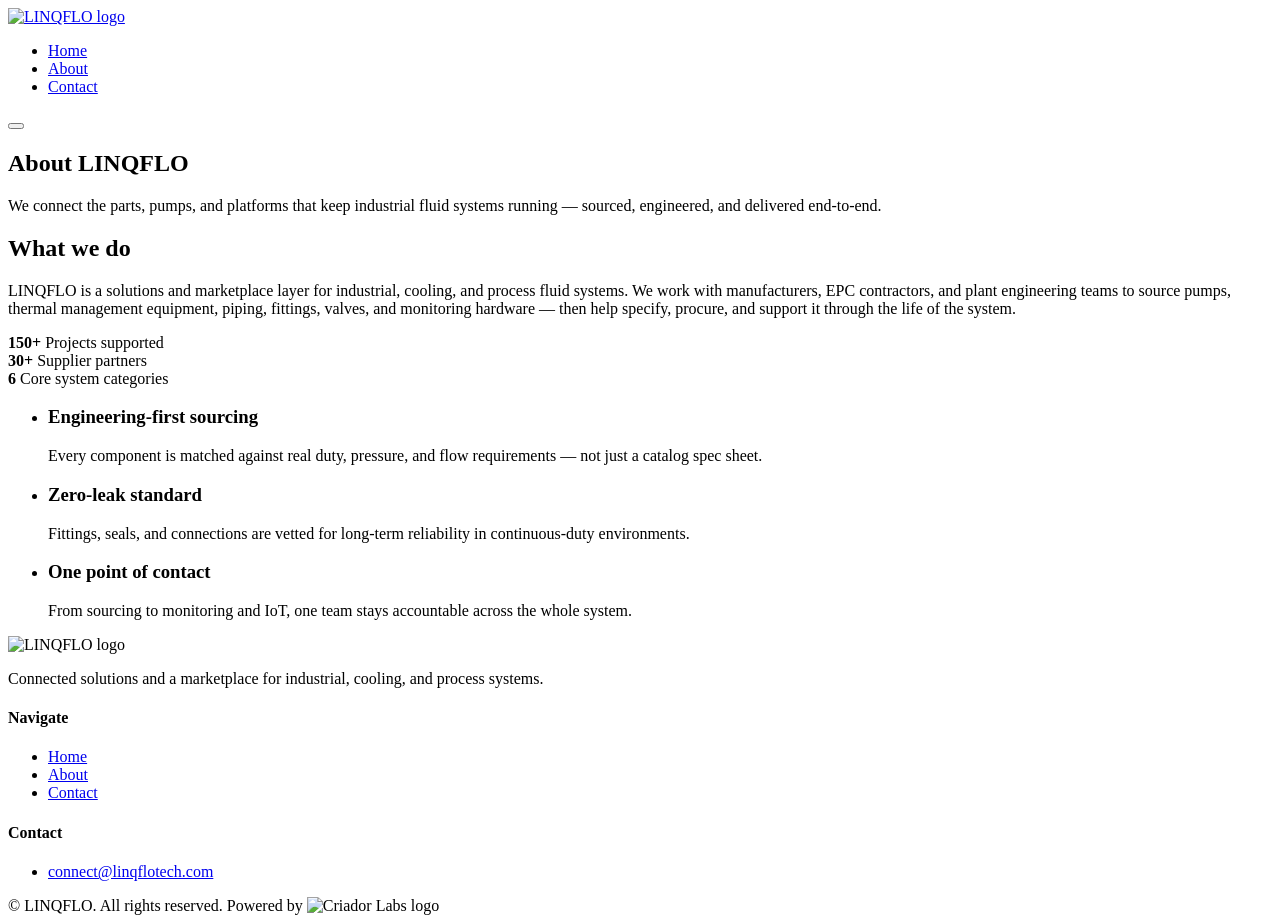
==== about.html @ 9077b53b "Add files via upload" ====
<!DOCTYPE html>
<html lang="en">
<head>
  <meta charset="UTF-8" />
  <meta name="viewport" content="width=device-width, initial-scale=1.0" />
  <title>About — LINQFLO</title>
  <meta name="description" content="LINQFLO — who we are, what we build, and how we help industrial teams move fluid, safely and efficiently." />

  <link rel="preconnect" href="https://fonts.googleapis.com" />
  <link rel="preconnect" href="https://fonts.gstatic.com" crossorigin />
  <link href="https://fonts.googleapis.com/css2?family=Poppins:wght@500;600;700&family=Montserrat:wght@400;500;600&display=swap" rel="stylesheet" />

  <link rel="icon" href="assets/logos/linqflo-logo.svg" type="image/svg+xml" />
  <link rel="stylesheet" href="css/style.css" />
</head>
<body>

  <!-- ================= HEADER ================= -->
  <header class="site-header">
    <div class="container header-inner">
      <a href="index.html" class="logo" aria-label="LINQFLO home">
        <img src="assets/logos/LINQFLO PNG.png" alt="LINQFLO logo" />
      </a>

      <nav class="main-nav" aria-label="Primary">
        <ul>
          <li><a href="index.html">Home</a></li>
          <li><a href="about.html" class="active">About</a></li>
          <li><a href="contact.html">Contact</a></li>
        </ul>
      </nav>

      <button class="nav-toggle" aria-label="Toggle navigation menu" aria-expanded="false" aria-controls="main-nav">
        <span class="bar"></span>
        <span class="bar"></span>
        <span class="bar"></span>
      </button>
    </div>
  </header>

  <main>

    <!-- ================= PAGE HERO ================= -->
    <section class="hero page-hero">
      <div class="container">
        <div class="hero-content">
          <h1 class="hero-title">About LINQFLO</h1>
          <p class="hero-subtitle">
            We connect the parts, pumps, and platforms that keep industrial fluid
            systems running — sourced, engineered, and delivered end-to-end.
          </p>
        </div>
      </div>
    </section>

    <!-- ================= ABOUT CONTENT ================= -->
    <section class="about-section">
      <div class="container about-grid">
        <div>
          <h2>What we do</h2>
          <p>
            LINQFLO is a solutions and marketplace layer for industrial, cooling, and
            process fluid systems. We work with manufacturers, EPC contractors, and
            plant engineering teams to source pumps, thermal management equipment,
            piping, fittings, valves, and monitoring hardware — then help specify,
            procure, and support it through the life of the system.
          </p>
  

          <div class="stats-row">
            <div class="stat">
              <strong>150+</strong>
              <span>Projects supported</span>
            </div>
            <div class="stat">
              <strong>30+</strong>
              <span>Supplier partners</span>
            </div>
            <div class="stat">
              <strong>6</strong>
              <span>Core system categories</span>
            </div>
          </div>
        </div>

        <ul class="value-list">
          <li>
            <h3>Engineering-first sourcing</h3>
            <p>Every component is matched against real duty, pressure, and flow requirements — not just a catalog spec sheet.</p>
          </li>
          <li>
            <h3>Zero-leak standard</h3>
            <p>Fittings, seals, and connections are vetted for long-term reliability in continuous-duty environments.</p>
          </li>
          <li>
            <h3>One point of contact</h3>
            <p>From sourcing to monitoring and IoT, one team stays accountable across the whole system.</p>
          </li>
        </ul>
      </div>
    </section>

  </main>

  <!-- ================= FOOTER ================= -->
  <footer class="site-footer">
    <div class="container">
      <div class="footer-grid">
        <div class="footer-brand-col">
          <img src="assets/logos/LINQFLO PNG.png" alt="LINQFLO logo" />
          <p class="footer-tagline">Connected solutions and a marketplace for industrial, cooling, and process systems.</p>
        </div>
        <div class="footer-col">
          <h4>Navigate</h4>
          <ul>
            <li><a href="index.html">Home</a></li>
            <li><a href="about.html">About</a></li>
            <li><a href="contact.html">Contact</a></li>
          </ul>
        </div>
        <div class="footer-col">
          <h4>Contact</h4>
          <ul>
            <li><a href="mailto:connect@linqflotech.com">connect@linqflotech.com</a></li>
          </ul>
        </div>
      </div>
      <div class="footer-bottom">
        <span>&copy; <span id="year"></span> LINQFLO. All rights reserved.</span>
        <span class="footer-powered">
          Powered by
          <img src="assets/logos/CRIADOR LABS PNG.png" alt="Criador Labs logo" />
        </span>
      </div>
    </div>
  </footer>

  <script src="js/main.js"></script>
</body>
</html>
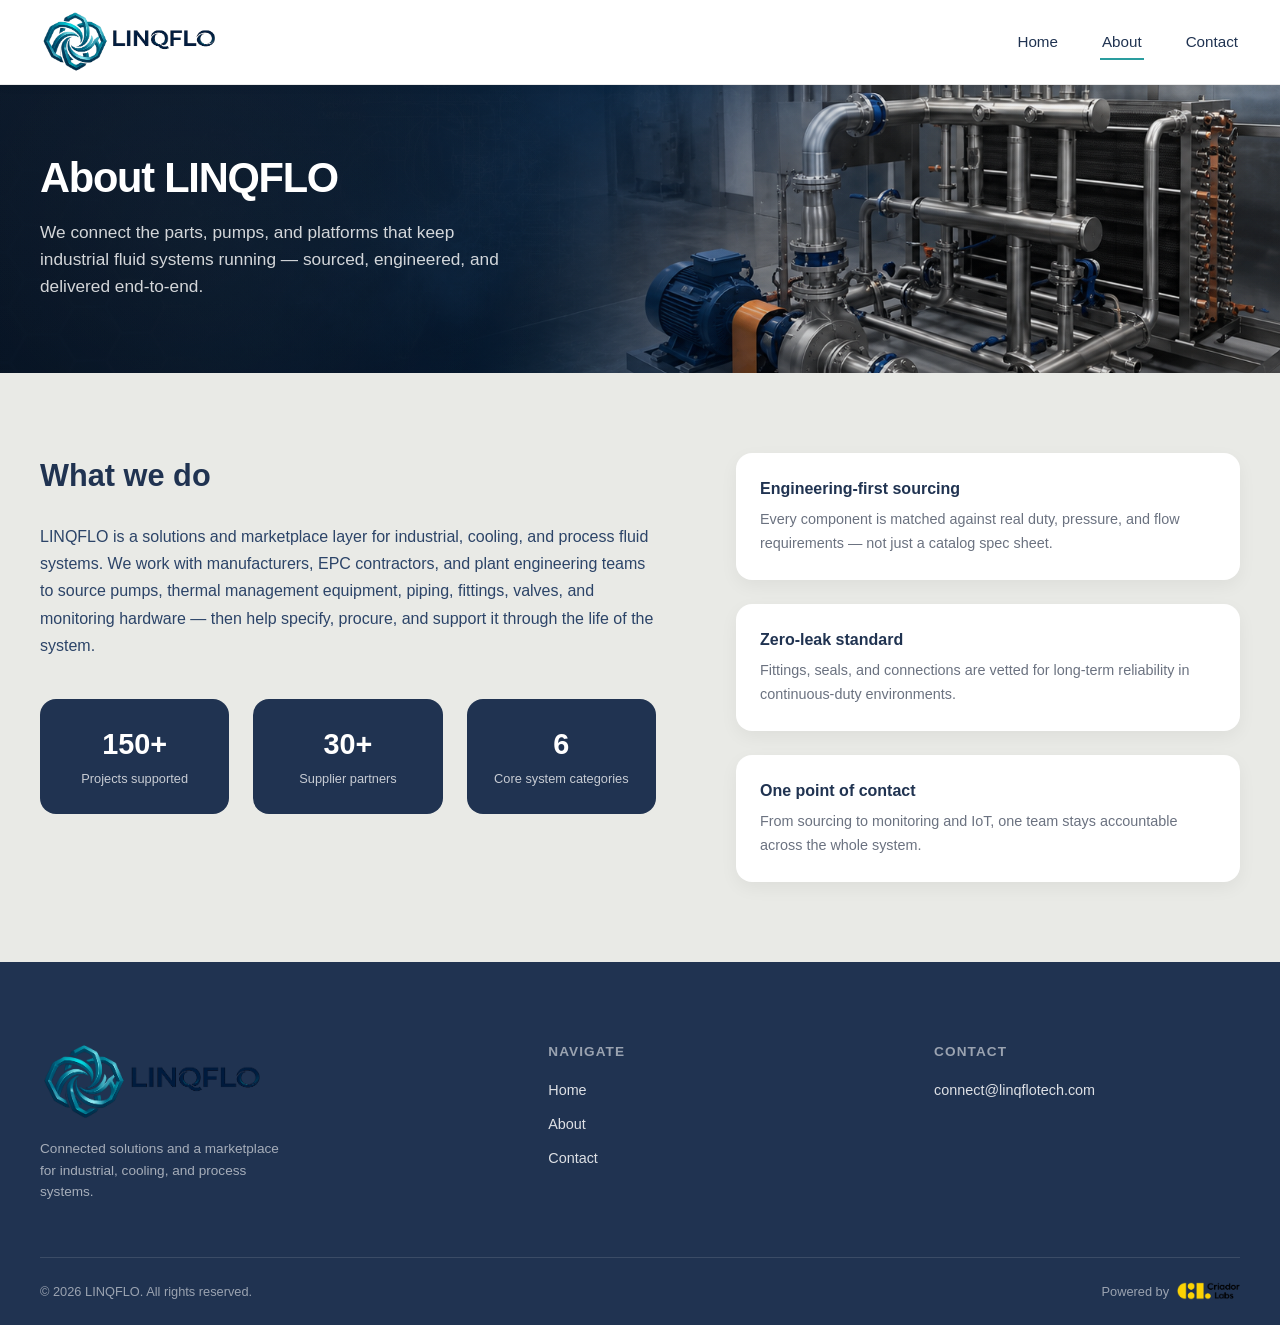
==== commit 1452513c: "Add files via upload" ====
--- a/about.html
+++ b/about.html
@@ -1,140 +1,142 @@
-<!DOCTYPE html>
-<html lang="en">
-<head>
-  <meta charset="UTF-8" />
-  <meta name="viewport" content="width=device-width, initial-scale=1.0" />
-  <title>About — LINQFLO</title>
-  <meta name="description" content="LINQFLO — who we are, what we build, and how we help industrial teams move fluid, safely and efficiently." />
-
-  <link rel="preconnect" href="https://fonts.googleapis.com" />
-  <link rel="preconnect" href="https://fonts.gstatic.com" crossorigin />
-  <link href="https://fonts.googleapis.com/css2?family=Poppins:wght@500;600;700&family=Montserrat:wght@400;500;600&display=swap" rel="stylesheet" />
-
-  <link rel="icon" href="assets/logos/linqflo-logo.svg" type="image/svg+xml" />
-  <link rel="stylesheet" href="css/style.css" />
-</head>
-<body>
-
-  <!-- ================= HEADER ================= -->
-  <header class="site-header">
-    <div class="container header-inner">
-      <a href="index.html" class="logo" aria-label="LINQFLO home">
-        <img src="assets/logos/LINQFLO PNG.png" alt="LINQFLO logo" />
-      </a>
-
-      <nav class="main-nav" aria-label="Primary">
-        <ul>
-          <li><a href="index.html">Home</a></li>
-          <li><a href="about.html" class="active">About</a></li>
-          <li><a href="contact.html">Contact</a></li>
-        </ul>
-      </nav>
-
-      <button class="nav-toggle" aria-label="Toggle navigation menu" aria-expanded="false" aria-controls="main-nav">
-        <span class="bar"></span>
-        <span class="bar"></span>
-        <span class="bar"></span>
-      </button>
-    </div>
-  </header>
-
-  <main>
-
-    <!-- ================= PAGE HERO ================= -->
-    <section class="hero page-hero">
-      <div class="container">
-        <div class="hero-content">
-          <h1 class="hero-title">About LINQFLO</h1>
-          <p class="hero-subtitle">
-            We connect the parts, pumps, and platforms that keep industrial fluid
-            systems running — sourced, engineered, and delivered end-to-end.
-          </p>
-        </div>
-      </div>
-    </section>
-
-    <!-- ================= ABOUT CONTENT ================= -->
-    <section class="about-section">
-      <div class="container about-grid">
-        <div>
-          <h2>What we do</h2>
-          <p>
-            LINQFLO is a solutions and marketplace layer for industrial, cooling, and
-            process fluid systems. We work with manufacturers, EPC contractors, and
-            plant engineering teams to source pumps, thermal management equipment,
-            piping, fittings, valves, and monitoring hardware — then help specify,
-            procure, and support it through the life of the system.
-          </p>
-  
-
-          <div class="stats-row">
-            <div class="stat">
-              <strong>150+</strong>
-              <span>Projects supported</span>
-            </div>
-            <div class="stat">
-              <strong>30+</strong>
-              <span>Supplier partners</span>
-            </div>
-            <div class="stat">
-              <strong>6</strong>
-              <span>Core system categories</span>
-            </div>
-          </div>
-        </div>
-
-        <ul class="value-list">
-          <li>
-            <h3>Engineering-first sourcing</h3>
-            <p>Every component is matched against real duty, pressure, and flow requirements — not just a catalog spec sheet.</p>
-          </li>
-          <li>
-            <h3>Zero-leak standard</h3>
-            <p>Fittings, seals, and connections are vetted for long-term reliability in continuous-duty environments.</p>
-          </li>
-          <li>
-            <h3>One point of contact</h3>
-            <p>From sourcing to monitoring and IoT, one team stays accountable across the whole system.</p>
-          </li>
-        </ul>
-      </div>
-    </section>
-
-  </main>
-
-  <!-- ================= FOOTER ================= -->
-  <footer class="site-footer">
-    <div class="container">
-      <div class="footer-grid">
-        <div class="footer-brand-col">
-          <img src="assets/logos/LINQFLO PNG.png" alt="LINQFLO logo" />
-          <p class="footer-tagline">Connected solutions and a marketplace for industrial, cooling, and process systems.</p>
-        </div>
-        <div class="footer-col">
-          <h4>Navigate</h4>
-          <ul>
-            <li><a href="index.html">Home</a></li>
-            <li><a href="about.html">About</a></li>
-            <li><a href="contact.html">Contact</a></li>
-          </ul>
-        </div>
-        <div class="footer-col">
-          <h4>Contact</h4>
-          <ul>
-            <li><a href="mailto:connect@linqflotech.com">connect@linqflotech.com</a></li>
-          </ul>
-        </div>
-      </div>
-      <div class="footer-bottom">
-        <span>&copy; <span id="year"></span> LINQFLO. All rights reserved.</span>
-        <span class="footer-powered">
-          Powered by
-          <img src="assets/logos/CRIADOR LABS PNG.png" alt="Criador Labs logo" />
-        </span>
-      </div>
-    </div>
-  </footer>
-
-  <script src="js/main.js"></script>
-</body>
-</html>
+<!DOCTYPE html>
+<html lang="en">
+<head>
+  <meta charset="UTF-8" />
+  <meta name="viewport" content="width=device-width, initial-scale=1.0" />
+  <title>About — LINQFLO</title>
+  <meta name="description" content="LINQFLO — who we are, what we build, and how we help industrial teams move fluid, safely and efficiently." />
+
+  <link rel="preconnect" href="https://fonts.googleapis.com" />
+  <link rel="preconnect" href="https://fonts.gstatic.com" crossorigin />
+  <link href="https://fonts.googleapis.com/css2?family=Poppins:wght@500;600;700&family=Montserrat:wght@400;500;600&display=swap" rel="stylesheet" />
+
+  <link rel="icon" href="assets/logos/linqflo-logo.svg" type="image/svg+xml" />
+  <link rel="stylesheet" href="css/style.css" />
+</head>
+<body>
+
+  <!-- ================= HEADER ================= -->
+  <header class="site-header">
+    <div class="container header-inner">
+      <a href="index.html" class="logo" aria-label="LINQFLO home">
+        <img src="assets/logos/LINQFLO PNG.png" alt="LINQFLO logo" />
+      </a>
+
+      <nav class="main-nav" aria-label="Primary">
+        <ul>
+          <li><a href="index.html">Home</a></li>
+          <li><a href="about.html" class="active">About</a></li>
+          <li><a href="contact.html">Contact</a></li>
+        </ul>
+      </nav>
+
+      <button class="nav-toggle" aria-label="Toggle navigation menu" aria-expanded="false" aria-controls="main-nav">
+        <span class="bar"></span>
+        <span class="bar"></span>
+        <span class="bar"></span>
+      </button>
+    </div>
+  </header>
+
+  <main>
+
+    <!-- ================= PAGE HERO ================= -->
+    <section class="hero page-hero">
+      <div class="container">
+        <div class="hero-content">
+          <h1 class="hero-title">About LINQFLO</h1>
+          <p class="hero-subtitle">
+            We connect the parts, pumps, and platforms that keep industrial fluid
+            systems running — sourced, engineered, and delivered end-to-end.
+          </p>
+        </div>
+      </div>
+    </section>
+
+    <!-- ================= ABOUT CONTENT ================= -->
+    <section class="about-section">
+      <div class="container about-grid">
+        <div>
+          <h2>What we do</h2>
+          <p>
+            LINQFLO is a solutions and marketplace layer for industrial, cooling, and
+            process fluid systems. We work with manufacturers, EPC contractors, and
+            plant engineering teams to source pumps, thermal management equipment,
+            piping, fittings, valves, and monitoring hardware — then help specify,
+            procure, and support it through the life of the system.
+          </p>
+  
+
+          <div class="stats-row">
+            <div class="stat">
+              <strong>150+</strong>
+              <span>Projects supported</span>
+            </div>
+            <div class="stat">
+              <strong>30+</strong>
+              <span>Supplier partners</span>
+            </div>
+            <div class="stat">
+              <strong>6</strong>
+              <span>Core system categories</span>
+            </div>
+          </div>
+        </div>
+
+        <ul class="value-list">
+          <li>
+            <h3>Engineering-first sourcing</h3>
+            <p>Every component is matched against real duty, pressure, and flow requirements — not just a catalog spec sheet.</p>
+          </li>
+          <li>
+            <h3>Zero-leak standard</h3>
+            <p>Fittings, seals, and connections are vetted for long-term reliability in continuous-duty environments.</p>
+          </li>
+          <li>
+            <h3>One point of contact</h3>
+            <p>From sourcing to monitoring and IoT, one team stays accountable across the whole system.</p>
+          </li>
+        </ul>
+      </div>
+    </section>
+
+  </main>
+
+  <!-- ================= FOOTER ================= -->
+  <footer class="site-footer">
+    <div class="container">
+      <div class="footer-grid">
+        <div class="footer-brand-col">
+          <img src="assets/logos/LINQFLO PNG.png" alt="LINQFLO logo" />
+          <p class="footer-tagline">Connected solutions and a marketplace for industrial, cooling, and process systems.</p>
+        </div>
+        <div class="footer-col">
+          <h4>Navigate</h4>
+          <ul>
+            <li><a href="index.html">Home</a></li>
+            <li><a href="about.html">About</a></li>
+            <li><a href="contact.html">Contact</a></li>
+          </ul>
+        </div>
+        <div class="footer-col">
+          <h4>Contact</h4>
+          <ul>
+            <li><a href="mailto:connect@linqflotech.com">connect@linqflotech.com</a></li>
+          </ul>
+        </div>
+      </div>
+      <div class="footer-bottom">
+        <span>&copy; <span id="year"></span> LINQFLO. All rights reserved.</span>
+        <span class="footer-powered">
+          Powered by
+          <a href="https://www.criadorlabs.com/" target="_blank" rel="noopener noreferrer">
+  <img src="assets/logos/CRIADOR LABS PNG.png" alt="Criador Labs logo" />
+</a>
+        </span>
+      </div>
+    </div>
+  </footer>
+
+  <script src="js/main.js"></script>
+</body>
+</html>
--- a/css/style.css
+++ b/css/style.css
@@ -0,0 +1,899 @@
+/* =========================================================
+   LINQFLO — Main Stylesheet
+   Fonts: Poppins (display/headings), Montserrat (body)
+   ========================================================= */
+
+/* -----------------------------
+   1. CSS Variables (brand tokens)
+   ----------------------------- */
+:root {
+  /* Colors */
+  --color-navy: #203351;
+  --color-navy-light: #2c4468;
+  --color-bg-pale: #e9eae6;
+  --color-white: #ffffff;
+  --color-text-dark: #ffffff;
+  --color-text-muted: #6b7280;
+  --color-accent-teal: #2a9d9f;
+  --color-card-overlay: rgba(11, 36, 66, 0.72);
+  --color-card-overlay-hover: rgba(11, 36, 66, 0.88);
+  --color-border-light: rgba(0, 0, 0, 0.08);
+  --hero-text: #ffffff;
+  --hero-muted: rgba(255, 255, 255, 0.82);
+
+  /* Typography */
+  --font-display: 'Poppins', 'Montserrat', 'Segoe UI', Arial, sans-serif;
+  --font-body: 'Montserrat', 'Poppins', 'Segoe UI', Arial, sans-serif;
+
+  /* Spacing scale */
+  --space-xs: 8px;
+  --space-sm: 16px;
+  --space-md: 24px;
+  --space-lg: 40px;
+  --space-xl: 80px;
+  --space-hero-padding: 120px;
+
+  /* Radii */
+  --radius-card: 28px;
+  --radius-input: 2px;
+  --radius-btn: 6px;
+
+  /* Layout */
+  --max-width: 1280px;
+  --header-height: 84px;
+}
+
+/* -----------------------------
+   2. Reset & base
+   ----------------------------- */
+*,
+*::before,
+*::after {
+  box-sizing: border-box;
+}
+
+html {
+  scroll-behavior: smooth;
+}
+
+body {
+  margin: 0;
+  font-family: var(--font-body);
+  color: var(--color-navy);
+  background: var(--color-bg-pale);
+  line-height: 1.5;
+  -webkit-font-smoothing: antialiased;
+}
+
+img {
+  max-width: 100%;
+  display: block;
+}
+
+a {
+  color: inherit;
+  text-decoration: none;
+}
+
+h1, h2, h3, h4 {
+  font-family: var(--font-display);
+  margin: 0;
+  font-weight: 600;
+}
+
+button {
+  font-family: var(--font-body);
+  cursor: pointer;
+}
+
+.container {
+  width: min(var(--max-width), calc(100% - 2 * var(--space-lg)));
+  margin: 0 auto;
+}
+
+/* Visible focus states for accessibility */
+a:focus-visible,
+button:focus-visible,
+input:focus-visible,
+textarea:focus-visible {
+  outline: 3px solid var(--color-accent-teal);
+  outline-offset: 2px;
+}
+
+@media (prefers-reduced-motion: reduce) {
+  html {
+    scroll-behavior: auto;
+  }
+  *,
+  *::before,
+  *::after {
+    animation-duration: 0.001ms !important;
+    animation-iteration-count: 1 !important;
+    transition-duration: 0.001ms !important;
+    scroll-behavior: auto !important;
+  }
+}
+
+/* -----------------------------
+   3. Header / Navigation
+   ----------------------------- */
+.site-header {
+  position: sticky;
+  top: 0;
+  z-index: 100;
+  background: var(--color-white);
+  border-bottom: 1px solid var(--color-border-light);
+  box-shadow: 0 2px 10px rgba(0, 0, 0, 0.04);
+}
+
+.header-inner {
+  display: flex;
+  align-items: center;
+  justify-content: space-between;
+  height: var(--header-height);
+}
+
+.logo img {
+  height: 64px;
+  width: auto;
+}
+
+.main-nav ul {
+  list-style: none;
+  display: flex;
+  gap: var(--space-lg);
+  margin: 0;
+  padding: 0;
+}
+
+.main-nav a {
+  font-family: var(--font-display);
+  font-size: 0.95rem;
+  font-weight: 500;
+  color: var(--color-navy);
+  padding: var(--space-xs) 2px;
+  border-bottom: 2px solid transparent;
+  transition: border-color 0.2s ease, color 0.2s ease;
+}
+
+.main-nav a:hover,
+.main-nav a.active {
+  border-bottom-color: var(--color-accent-teal);
+}
+
+.nav-toggle {
+  display: none;
+  background: none;
+  border: none;
+  padding: 8px;
+}
+
+.nav-toggle .bar {
+  display: block;
+  width: 24px;
+  height: 2px;
+  background: var(--color-navy);
+  margin: 5px 0;
+  transition: transform 0.25s ease, opacity 0.25s ease;
+}
+
+/* -----------------------------
+   4. Hero Section
+   ----------------------------- */
+.hero {
+  position: relative;
+  min-height: 50vh;
+  display: flex;
+  align-items: center;
+  overflow: hidden;
+  color: var(--hero-text);
+  background:
+    linear-gradient(90deg, rgba(5,18,35,0.88) 0%, rgba(5,18,35,0.62) 28%, rgba(5,18,35,0.12) 55%, rgba(5,18,35,0.02) 100%),
+    url("../assets/images/hero.webp") center center / cover no-repeat;
+}
+
+.hero::before {
+  content: "";
+  position: absolute;
+  inset: 0;
+  background:
+    radial-gradient(circle at 15% 50%, rgba(255,255,255,0.03) 0%, transparent 35%),
+    linear-gradient(180deg, rgba(255,255,255,0.02), rgba(0,0,0,0.08));
+  pointer-events: none;
+}
+
+.hero-content {
+  max-width: 560px;
+  padding: 5rem 0;
+  position: relative;
+  z-index: 1;
+}
+
+.hero-title {
+  font-family: var(--font-display);
+  font-size: clamp(2.6rem, 3vw, 3.8rem);
+  line-height: 0.98;
+  font-weight: 700;
+  letter-spacing: -0.03em;
+  margin: 0 0 1.25rem;
+}
+
+.hero-subtitle {
+  font-family: var(--font-body);
+  font-size: clamp(1rem, 1.35vw, 1.25rem);
+  line-height: 1.55;
+  color: var(--hero-muted);
+  margin: 0;
+  max-width: 48ch;
+}
+
+/* Page hero variant used on About / Contact pages */
+.page-hero {
+  min-height: 32vh;
+}
+.page-hero .hero-content {
+  padding: 3.5rem 0;
+}
+
+@media (max-width: 768px) {
+  .hero {
+    min-height: 60vh;
+    background-position: center center;
+  }
+  .hero-content {
+    max-width: 100%;
+    padding: 3rem 0;
+  }
+  .hero-title {
+    font-size: clamp(2rem, 10vw, 3rem);
+  }
+  .hero-subtitle {
+    font-size: 1rem;
+  }
+}
+
+/* -----------------------------
+   5. Services / Cards section
+   ----------------------------- */
+.services {
+  padding: var(--space-xl) 8px;
+}
+
+.services-grid {
+  display: grid;
+  grid-template-columns: repeat(6, minmax(0, 1fr));
+  gap: 20px;
+}
+
+.service-card {
+  position: relative;
+  border-radius: var(--radius-card);
+  overflow: hidden;
+  aspect-ratio: 4 / 4.3;
+  box-shadow: 0 8px 20px rgba(0,0,0,0.08);
+  background: #0b2744;
+  transition: transform .28s ease, box-shadow .28s ease;
+}
+
+.service-card:hover,
+.service-card:focus-within {
+  transform: translateY(-6px);
+  box-shadow: 0 18px 32px rgba(0,0,0,0.16);
+}
+
+.service-card img {
+  width: 100%;
+  height: 100%;
+  object-fit: cover;
+  object-position: center;
+  display: block;
+}
+
+.card-panel {
+  position: absolute;
+  left: 0;
+  right: 0;
+  bottom: 0;
+  padding: 18px 16px 20px;
+  background: linear-gradient(180deg, rgba(11,36,66,0) 0%, rgba(11,36,66,0.55) 30%, rgba(11,36,66,0.94) 68%, rgba(11,36,66,0.98) 100%);
+  color: var(--color-white);
+  text-align: left;
+  display: flex;
+  flex-direction: column;
+  gap: 6px;
+}
+
+.service-card:hover .card-panel,
+.service-card:focus-within .card-panel {
+  background: linear-gradient(180deg, rgba(11,36,66,0.1) 0%, rgba(11,36,66,0.7) 30%, rgba(11,36,66,0.97) 68%, rgba(11,36,66,1) 100%);
+}
+
+.card-panel h3 {
+  margin: 0;
+  font-size: 0.95rem;
+  font-weight: 600;
+  line-height: 1.25;
+}
+
+.card-panel p {
+  margin: 0;
+  font-size: 0.6rem;
+  line-height: 1.4;
+  color: rgba(255,255,255,0.8);
+}
+
+@media (max-width: 1200px) {
+  .services-grid {
+    grid-template-columns: repeat(3, minmax(0, 1fr));
+  }
+}
+
+@media (max-width: 767px) {
+  .services-grid {
+    grid-template-columns: repeat(2, minmax(0, 1fr));
+    gap: 16px;
+  }
+}
+
+@media (max-width: 480px) {
+  .services-grid {
+    grid-template-columns: 1fr;
+  }
+  .service-card {
+    aspect-ratio: 16 / 11;
+  }
+}
+
+/* -----------------------------
+   6. Clients / logo marquee
+   ----------------------------- */
+.clients {
+   padding-top: 10px;
+  padding-right: 20px;
+  padding-bottom: 80px;
+  padding-left: 40px;
+  text-align: center;
+}
+
+.clients h2 {
+  font-size: 1.9rem;
+  color: var(--color-navy);
+  margin-bottom: var(--space-lg);
+}
+
+.ss-logo-loop {
+  width: 100%;
+  overflow: hidden;
+  mask-image: linear-gradient(90deg, transparent 0, #000 6%, #000 94%, transparent 100%);
+  -webkit-mask-image: linear-gradient(90deg, transparent 0, #000 6%, #000 94%, transparent 100%);
+}
+
+.ss-logo-track {
+  display: flex;
+  align-items: center;
+  gap: 70px;
+  width: max-content;
+  animation: ssInfinite 22s linear infinite;
+}
+
+.ss-logo-loop:hover .ss-logo-track {
+  animation-play-state: paused;
+}
+
+.ss-logo {
+  flex: 0 0 auto;
+  display: flex;
+  align-items: center;
+  justify-content: center;
+}
+
+.ss-logo img {
+  display: block;
+  height: 46px;
+  width: auto;
+  max-width: none;
+  object-fit: contain;
+  filter: grayscale(15%);
+  opacity: 0.9;
+}
+
+@keyframes ssInfinite {
+  from { transform: translateX(0); }
+  to { transform: translateX(-50%); }
+}
+
+@media (max-width: 768px) {
+  .ss-logo-track {
+    gap: 36px;
+    animation-duration: 14s;
+  }
+  .ss-logo img {
+    height: 32px;
+  }
+}
+
+/* -----------------------------
+   7. About page
+   ----------------------------- */
+.about-section {
+  padding: var(--space-xl) 0;
+}
+
+.about-grid {
+  display: grid;
+  grid-template-columns: 1.1fr 0.9fr;
+  gap: var(--space-xl);
+  align-items: start;
+}
+
+.about-grid h2 {
+  font-size: clamp(1.8rem, 2.4vw, 2.4rem);
+  color: var(--color-navy);
+  margin-bottom: var(--space-md);
+}
+
+.about-grid p {
+  color: var(--color-navy-light);
+  margin: 0 0 var(--space-md);
+  line-height: 1.7;
+}
+
+.value-list {
+  list-style: none;
+  margin: 0;
+  padding: 0;
+  display: grid;
+  gap: var(--space-md);
+}
+
+.value-list li {
+  background: var(--color-white);
+  border-radius: 16px;
+  padding: var(--space-md);
+  box-shadow: 0 6px 18px rgba(0,0,0,0.05);
+}
+
+.value-list h3 {
+  font-size: 1rem;
+  color: var(--color-navy);
+  margin-bottom: 6px;
+}
+
+.value-list p {
+  font-size: 0.9rem;
+  color: var(--color-text-muted);
+  margin: 0;
+}
+
+.stats-row {
+  display: grid;
+  grid-template-columns: repeat(3, 1fr);
+  gap: var(--space-md);
+  margin-top: var(--space-lg);
+}
+
+.stat {
+  background: var(--color-navy);
+  color: var(--color-white);
+  border-radius: 16px;
+  padding: var(--space-md);
+  text-align: center;
+}
+
+.stat strong {
+  display: block;
+  font-family: var(--font-display);
+  font-size: 1.8rem;
+}
+
+.stat span {
+  font-size: 0.8rem;
+  color: rgba(255,255,255,0.75);
+}
+
+@media (max-width: 900px) {
+  .about-grid {
+    grid-template-columns: 1fr;
+  }
+}
+
+@media (max-width: 560px) {
+  .stats-row {
+    grid-template-columns: 1fr;
+  }
+}
+
+/* -----------------------------
+   8. Contact / CTA section
+   ----------------------------- */
+.contact-section {
+  min-height: 100vh;
+  background: var(--color-white);
+  display: flex;
+  justify-content: center;
+  padding: 60px 20px;
+  color: #fff;
+}
+
+.contact-wrap {
+  width: 100%;
+  max-width: 700px;
+  position: relative;
+}
+
+.contact-wrap h2 {
+  text-align: center;
+  font-size: 1.9em;
+  color: var(--color-navy);
+  font-weight: 600;
+  margin: 10px 0 12px;
+  letter-spacing: -0.5px;
+}
+
+.contact-intro {
+  text-align: center;
+  color: rgba(255,255,255,0.75);
+  margin: 0 0 50px;
+  font-size: 0.95rem;
+}
+
+.contact-form {
+  width: 100%;
+}
+
+.form-row {
+  margin-bottom: 34px;
+}
+
+.form-group {
+  margin-bottom: 34px;
+}
+
+.form-row label,
+.form-group label,
+.field-group > label {
+  display: block;
+  font-size: 15px;
+  font-weight: 500;
+  margin-bottom: 10px;
+  color: var(--color-navy);
+}
+
+.form-row label span,
+.form-group label span,
+.required {
+  font-size: 10px;
+  opacity: 0.75;
+  margin-left: 8px;
+  vertical-align: middle;
+}
+
+.split-row {
+  display: grid;
+  grid-template-columns: 1fr 1fr;
+  gap: 20px;
+}
+
+.split-field {
+  position: relative;
+}
+
+.split-field input,
+.form-row input,
+.form-group input,
+.form-group textarea {
+  width: 100%;
+  border: none;
+  border-bottom: 1px solid rgba(255, 255, 255, 0.22);
+  background: transparent;
+  color: var(--color-navy);
+  outline: none;
+  padding: 12px 0 14px;
+  font-size: 15px;
+  font-family: var(--font-body);
+  resize: vertical;
+}
+
+.split-field input::placeholder,
+.form-row input::placeholder,
+.form-group input::placeholder,
+.form-group textarea::placeholder {
+  color: var(--color-navy);
+}
+
+.split-field .required {
+  display: inline-block;
+  margin-top: 8px;
+  margin-left: 0;
+}
+
+.form-error {
+  display: block;
+  min-height: 16px;
+  font-size: 0.75rem;
+  color: #b61313;
+  margin-top: 6px;
+}
+
+.submit-btn {
+  display: flex;
+  align-items: center;
+  justify-content: center;
+  gap: 10px;
+  margin: 40px auto 0;
+  background: var(--color-bg-pale);
+  border: none;
+  border-radius: var(--radius-btn);
+  color: var(--color-navy);
+  padding: 14px 32px;
+  font-size: 1rem;
+  font-weight: 600;
+  font-family: var(--font-display);
+  cursor: pointer;
+  transition: background 0.2s ease, transform 0.2s ease, opacity 0.2s ease;
+}
+
+.submit-btn:hover {
+  background: var(--color-navy);
+}
+
+.submit-btn:disabled {
+  opacity: 0.6;
+  cursor: not-allowed;
+}
+
+.submit-btn .spinner {
+  width: 16px;
+  height: 16px;
+  border-radius: 50%;
+  border: 2px solid rgba(255,255,255,0.4);
+  border-top-color: #fff;
+  animation: spin 0.7s linear infinite;
+  display: none;
+}
+
+.submit-btn.loading .spinner {
+  display: inline-block;
+}
+
+.submit-btn.loading .btn-label {
+  opacity: 0.7;
+}
+
+@keyframes spin {
+  to { transform: rotate(360deg); }
+}
+
+.form-submit-error {
+  text-align: center;
+  color: #ffb4b4;
+  font-size: 0.85rem;
+  margin-top: 18px;
+  min-height: 18px;
+}
+
+/* --- Thank-you success overlay & animation --- */
+.form-success {
+  position: absolute;
+  inset: 0;
+  display: flex;
+  flex-direction: column;
+  align-items: center;
+  justify-content: center;
+  text-align: center;
+  gap: 16px;
+  background: var(--color-white);
+  opacity: 0;
+  pointer-events: none;
+  transform: translateY(8px);
+  transition: opacity 0.4s ease, transform 0.4s ease;
+}
+
+.form-success.visible {
+  opacity: 1;
+  pointer-events: auto;
+  transform: translateY(0);
+}
+
+.success-check {
+  width: 84px;
+  height: 84px;
+}
+
+.success-check .circle {
+  stroke: var(--color-accent-teal);
+  stroke-width: 3;
+  fill: none;
+  stroke-dasharray: 240;
+  stroke-dashoffset: 240;
+  stroke-linecap: round;
+  animation: draw-circle 0.6s ease forwards;
+}
+
+.success-check .check {
+  stroke: var(--color-accent-teal);
+  stroke-width: 4;
+  fill: none;
+  stroke-dasharray: 40;
+  stroke-dashoffset: 40;
+  stroke-linecap: round;
+  stroke-linejoin: round;
+  animation: draw-check 0.35s ease forwards 0.55s;
+}
+
+@keyframes draw-circle {
+  to { stroke-dashoffset: 0; }
+}
+
+@keyframes draw-check {
+  to { stroke-dashoffset: 0; }
+}
+
+.form-success h3 {
+  font-size: 1.5rem;
+  color: var(--color-navy);
+  margin: 0;
+}
+
+.form-success p {
+  color: rgba(255,255,255,0.75);
+  margin: 0;
+  font-size: 0.95rem;
+}
+
+.form-success-reset {
+  margin-top: 8px;
+  background: transparent;
+  border: 1px solid rgba(255,255,255,0.4);
+  color: var(--color-navy);
+  padding: 10px 22px;
+  border-radius: var(--radius-btn);
+  font-size: 0.85rem;
+}
+
+@media (max-width: 768px) {
+  .contact-wrap h2 {
+    font-size: 28px;
+  }
+  .split-row {
+    grid-template-columns: 1fr;
+  }
+}
+
+/* -----------------------------
+   9. Footer
+   ----------------------------- */
+.site-footer {
+  background: var(--color-navy);
+  color: rgba(255,255,255,0.85);
+  padding: var(--space-xl) 0 var(--space-md);
+}
+
+.footer-grid {
+  display: grid;
+  grid-template-columns: 1.4fr 1fr 1fr;
+  gap: var(--space-xl);
+  padding-bottom: var(--space-lg);
+  border-bottom: 1px solid rgba(255,255,255,0.12);
+}
+
+.footer-brand-col img {
+  height: 80px;
+  width: auto;
+  margin-bottom: var(--space-sm);
+}
+
+.footer-tagline {
+  font-size: 0.85rem;
+  color: rgba(255,255,255,0.6);
+  max-width: 32ch;
+  line-height: 1.6;
+}
+
+.footer-col h4 {
+  font-size: 0.85rem;
+  text-transform: uppercase;
+  letter-spacing: 0.08em;
+  color: rgba(255,255,255,0.55);
+  margin-bottom: var(--space-sm);
+}
+
+.footer-col ul {
+  list-style: none;
+  margin: 0;
+  padding: 0;
+  display: grid;
+  gap: 10px;
+}
+
+.footer-col a {
+  font-size: 0.9rem;
+  color: rgba(255,255,255,0.85);
+  transition: color 0.2s ease;
+}
+
+.footer-col a:hover {
+  color: var(--color-accent-teal);
+}
+
+.footer-bottom {
+  display: flex;
+  align-items: center;
+  justify-content: space-between;
+  flex-wrap: wrap;
+  gap: var(--space-sm);
+  padding-top: var(--space-md);
+  font-size: 0.8rem;
+  color: rgba(255,255,255,0.55);
+}
+
+.footer-powered {
+  display: flex;
+  align-items: center;
+  gap: 8px;
+}
+
+.footer-powered img {
+  height: 18px;
+  width: auto;
+}
+
+@media (max-width: 767px) {
+  .footer-grid {
+    grid-template-columns: 1fr;
+    gap: var(--space-lg);
+    text-align: center;
+  }
+  .footer-brand-col img {
+    margin-left: auto;
+    margin-right: auto;
+  }
+  .footer-tagline {
+    max-width: none;
+    margin: 0 auto;
+  }
+  .footer-bottom {
+    flex-direction: column;
+    text-align: center;
+  }
+}
+
+/* -----------------------------
+   10. Responsive breakpoints (shared)
+   ----------------------------- */
+@media (max-width: 767px) {
+  .container {
+    width: min(100%, calc(100% - 2 * var(--space-md)));
+  }
+
+  .main-nav {
+    position: absolute;
+    top: var(--header-height);
+    left: 0;
+    right: 0;
+    background: var(--color-white);
+    border-bottom: 1px solid var(--color-border-light);
+    max-height: 0;
+    overflow: hidden;
+    transition: max-height 0.3s ease;
+  }
+
+  .main-nav.open {
+    max-height: 260px;
+  }
+
+  .main-nav ul {
+    flex-direction: column;
+    gap: 0;
+    padding: var(--space-sm) 0;
+  }
+
+  .main-nav a {
+    display: block;
+    padding: var(--space-sm) var(--space-md);
+  }
+
+  .nav-toggle {
+    display: block;
+  }
+}
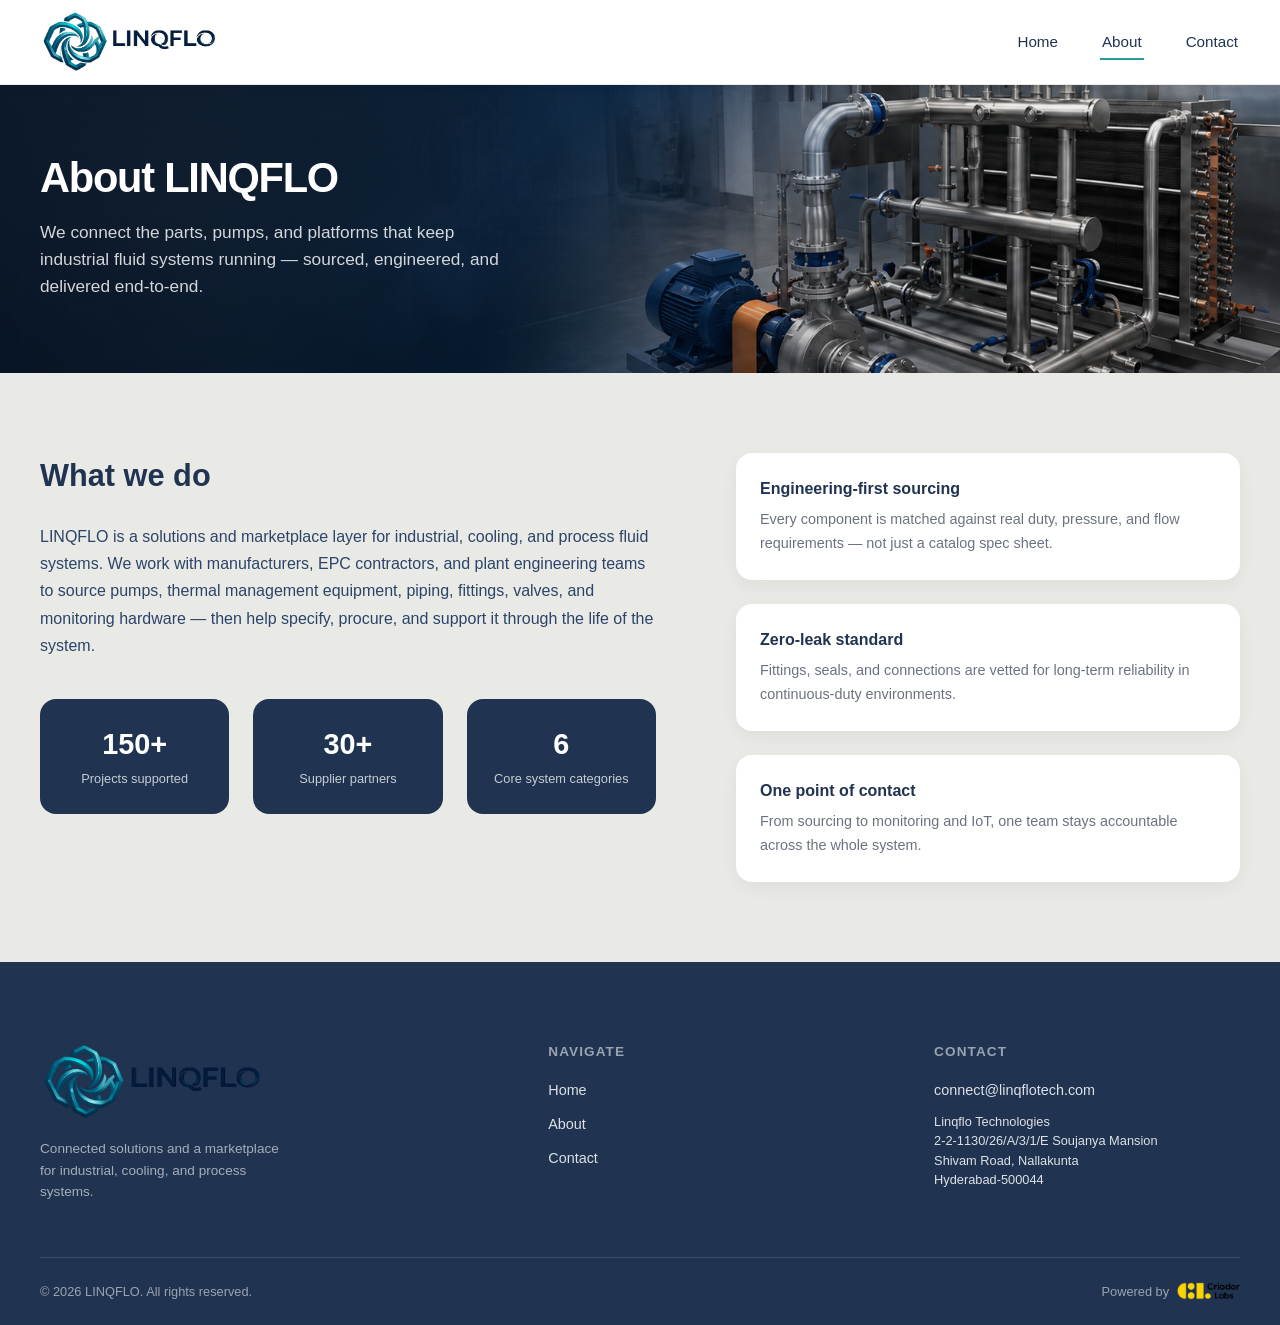
==== commit 25cb1c21: "Add files via upload" ====
--- a/about.html
+++ b/about.html
@@ -122,6 +122,7 @@
           <h4>Contact</h4>
           <ul>
             <li><a href="mailto:connect@linqflotech.com">connect@linqflotech.com</a></li>
+            <li class="address">Linqflo Technologies<br> 2-2-1130/26/A/3/1/E Soujanya Mansion<br>Shivam Road, Nallakunta<br>Hyderabad-500044</li>
           </ul>
         </div>
       </div>
--- a/css/style.css
+++ b/css/style.css
@@ -1,899 +1,996 @@
-/* =========================================================
-   LINQFLO — Main Stylesheet
-   Fonts: Poppins (display/headings), Montserrat (body)
-   ========================================================= */
-
-/* -----------------------------
-   1. CSS Variables (brand tokens)
-   ----------------------------- */
-:root {
-  /* Colors */
-  --color-navy: #203351;
-  --color-navy-light: #2c4468;
-  --color-bg-pale: #e9eae6;
-  --color-white: #ffffff;
-  --color-text-dark: #ffffff;
-  --color-text-muted: #6b7280;
-  --color-accent-teal: #2a9d9f;
-  --color-card-overlay: rgba(11, 36, 66, 0.72);
-  --color-card-overlay-hover: rgba(11, 36, 66, 0.88);
-  --color-border-light: rgba(0, 0, 0, 0.08);
-  --hero-text: #ffffff;
-  --hero-muted: rgba(255, 255, 255, 0.82);
-
-  /* Typography */
-  --font-display: 'Poppins', 'Montserrat', 'Segoe UI', Arial, sans-serif;
-  --font-body: 'Montserrat', 'Poppins', 'Segoe UI', Arial, sans-serif;
-
-  /* Spacing scale */
-  --space-xs: 8px;
-  --space-sm: 16px;
-  --space-md: 24px;
-  --space-lg: 40px;
-  --space-xl: 80px;
-  --space-hero-padding: 120px;
-
-  /* Radii */
-  --radius-card: 28px;
-  --radius-input: 2px;
-  --radius-btn: 6px;
-
-  /* Layout */
-  --max-width: 1280px;
-  --header-height: 84px;
-}
-
-/* -----------------------------
-   2. Reset & base
-   ----------------------------- */
-*,
-*::before,
-*::after {
-  box-sizing: border-box;
-}
-
-html {
-  scroll-behavior: smooth;
-}
-
-body {
-  margin: 0;
-  font-family: var(--font-body);
-  color: var(--color-navy);
-  background: var(--color-bg-pale);
-  line-height: 1.5;
-  -webkit-font-smoothing: antialiased;
-}
-
-img {
-  max-width: 100%;
-  display: block;
-}
-
-a {
-  color: inherit;
-  text-decoration: none;
-}
-
-h1, h2, h3, h4 {
-  font-family: var(--font-display);
-  margin: 0;
-  font-weight: 600;
-}
-
-button {
-  font-family: var(--font-body);
-  cursor: pointer;
-}
-
-.container {
-  width: min(var(--max-width), calc(100% - 2 * var(--space-lg)));
-  margin: 0 auto;
-}
-
-/* Visible focus states for accessibility */
-a:focus-visible,
-button:focus-visible,
-input:focus-visible,
-textarea:focus-visible {
-  outline: 3px solid var(--color-accent-teal);
-  outline-offset: 2px;
-}
-
-@media (prefers-reduced-motion: reduce) {
-  html {
-    scroll-behavior: auto;
-  }
-  *,
-  *::before,
-  *::after {
-    animation-duration: 0.001ms !important;
-    animation-iteration-count: 1 !important;
-    transition-duration: 0.001ms !important;
-    scroll-behavior: auto !important;
-  }
-}
-
-/* -----------------------------
-   3. Header / Navigation
-   ----------------------------- */
-.site-header {
-  position: sticky;
-  top: 0;
-  z-index: 100;
-  background: var(--color-white);
-  border-bottom: 1px solid var(--color-border-light);
-  box-shadow: 0 2px 10px rgba(0, 0, 0, 0.04);
-}
-
-.header-inner {
-  display: flex;
-  align-items: center;
-  justify-content: space-between;
-  height: var(--header-height);
-}
-
-.logo img {
-  height: 64px;
-  width: auto;
-}
-
-.main-nav ul {
-  list-style: none;
-  display: flex;
-  gap: var(--space-lg);
-  margin: 0;
-  padding: 0;
-}
-
-.main-nav a {
-  font-family: var(--font-display);
-  font-size: 0.95rem;
-  font-weight: 500;
-  color: var(--color-navy);
-  padding: var(--space-xs) 2px;
-  border-bottom: 2px solid transparent;
-  transition: border-color 0.2s ease, color 0.2s ease;
-}
-
-.main-nav a:hover,
-.main-nav a.active {
-  border-bottom-color: var(--color-accent-teal);
-}
-
-.nav-toggle {
-  display: none;
-  background: none;
-  border: none;
-  padding: 8px;
-}
-
-.nav-toggle .bar {
-  display: block;
-  width: 24px;
-  height: 2px;
-  background: var(--color-navy);
-  margin: 5px 0;
-  transition: transform 0.25s ease, opacity 0.25s ease;
-}
-
-/* -----------------------------
-   4. Hero Section
-   ----------------------------- */
-.hero {
-  position: relative;
-  min-height: 50vh;
-  display: flex;
-  align-items: center;
-  overflow: hidden;
-  color: var(--hero-text);
-  background:
-    linear-gradient(90deg, rgba(5,18,35,0.88) 0%, rgba(5,18,35,0.62) 28%, rgba(5,18,35,0.12) 55%, rgba(5,18,35,0.02) 100%),
-    url("../assets/images/hero.webp") center center / cover no-repeat;
-}
-
-.hero::before {
-  content: "";
-  position: absolute;
-  inset: 0;
-  background:
-    radial-gradient(circle at 15% 50%, rgba(255,255,255,0.03) 0%, transparent 35%),
-    linear-gradient(180deg, rgba(255,255,255,0.02), rgba(0,0,0,0.08));
-  pointer-events: none;
-}
-
-.hero-content {
-  max-width: 560px;
-  padding: 5rem 0;
-  position: relative;
-  z-index: 1;
-}
-
-.hero-title {
-  font-family: var(--font-display);
-  font-size: clamp(2.6rem, 3vw, 3.8rem);
-  line-height: 0.98;
-  font-weight: 700;
-  letter-spacing: -0.03em;
-  margin: 0 0 1.25rem;
-}
-
-.hero-subtitle {
-  font-family: var(--font-body);
-  font-size: clamp(1rem, 1.35vw, 1.25rem);
-  line-height: 1.55;
-  color: var(--hero-muted);
-  margin: 0;
-  max-width: 48ch;
-}
-
-/* Page hero variant used on About / Contact pages */
-.page-hero {
-  min-height: 32vh;
-}
-.page-hero .hero-content {
-  padding: 3.5rem 0;
-}
-
-@media (max-width: 768px) {
-  .hero {
-    min-height: 60vh;
-    background-position: center center;
-  }
-  .hero-content {
-    max-width: 100%;
-    padding: 3rem 0;
-  }
-  .hero-title {
-    font-size: clamp(2rem, 10vw, 3rem);
-  }
-  .hero-subtitle {
-    font-size: 1rem;
-  }
-}
-
-/* -----------------------------
-   5. Services / Cards section
-   ----------------------------- */
-.services {
-  padding: var(--space-xl) 8px;
-}
-
-.services-grid {
-  display: grid;
-  grid-template-columns: repeat(6, minmax(0, 1fr));
-  gap: 20px;
-}
-
-.service-card {
-  position: relative;
-  border-radius: var(--radius-card);
-  overflow: hidden;
-  aspect-ratio: 4 / 4.3;
-  box-shadow: 0 8px 20px rgba(0,0,0,0.08);
-  background: #0b2744;
-  transition: transform .28s ease, box-shadow .28s ease;
-}
-
-.service-card:hover,
-.service-card:focus-within {
-  transform: translateY(-6px);
-  box-shadow: 0 18px 32px rgba(0,0,0,0.16);
-}
-
-.service-card img {
-  width: 100%;
-  height: 100%;
-  object-fit: cover;
-  object-position: center;
-  display: block;
-}
-
-.card-panel {
-  position: absolute;
-  left: 0;
-  right: 0;
-  bottom: 0;
-  padding: 18px 16px 20px;
-  background: linear-gradient(180deg, rgba(11,36,66,0) 0%, rgba(11,36,66,0.55) 30%, rgba(11,36,66,0.94) 68%, rgba(11,36,66,0.98) 100%);
-  color: var(--color-white);
-  text-align: left;
-  display: flex;
-  flex-direction: column;
-  gap: 6px;
-}
-
-.service-card:hover .card-panel,
-.service-card:focus-within .card-panel {
-  background: linear-gradient(180deg, rgba(11,36,66,0.1) 0%, rgba(11,36,66,0.7) 30%, rgba(11,36,66,0.97) 68%, rgba(11,36,66,1) 100%);
-}
-
-.card-panel h3 {
-  margin: 0;
-  font-size: 0.95rem;
-  font-weight: 600;
-  line-height: 1.25;
-}
-
-.card-panel p {
-  margin: 0;
-  font-size: 0.6rem;
-  line-height: 1.4;
-  color: rgba(255,255,255,0.8);
-}
-
-@media (max-width: 1200px) {
-  .services-grid {
-    grid-template-columns: repeat(3, minmax(0, 1fr));
-  }
-}
-
-@media (max-width: 767px) {
-  .services-grid {
-    grid-template-columns: repeat(2, minmax(0, 1fr));
-    gap: 16px;
-  }
-}
-
-@media (max-width: 480px) {
-  .services-grid {
-    grid-template-columns: 1fr;
-  }
-  .service-card {
-    aspect-ratio: 16 / 11;
-  }
-}
-
-/* -----------------------------
-   6. Clients / logo marquee
-   ----------------------------- */
-.clients {
-   padding-top: 10px;
-  padding-right: 20px;
-  padding-bottom: 80px;
-  padding-left: 40px;
-  text-align: center;
-}
-
-.clients h2 {
-  font-size: 1.9rem;
-  color: var(--color-navy);
-  margin-bottom: var(--space-lg);
-}
-
-.ss-logo-loop {
-  width: 100%;
-  overflow: hidden;
-  mask-image: linear-gradient(90deg, transparent 0, #000 6%, #000 94%, transparent 100%);
-  -webkit-mask-image: linear-gradient(90deg, transparent 0, #000 6%, #000 94%, transparent 100%);
-}
-
-.ss-logo-track {
-  display: flex;
-  align-items: center;
-  gap: 70px;
-  width: max-content;
-  animation: ssInfinite 22s linear infinite;
-}
-
-.ss-logo-loop:hover .ss-logo-track {
-  animation-play-state: paused;
-}
-
-.ss-logo {
-  flex: 0 0 auto;
-  display: flex;
-  align-items: center;
-  justify-content: center;
-}
-
-.ss-logo img {
-  display: block;
-  height: 46px;
-  width: auto;
-  max-width: none;
-  object-fit: contain;
-  filter: grayscale(15%);
-  opacity: 0.9;
-}
-
-@keyframes ssInfinite {
-  from { transform: translateX(0); }
-  to { transform: translateX(-50%); }
-}
-
-@media (max-width: 768px) {
-  .ss-logo-track {
-    gap: 36px;
-    animation-duration: 14s;
-  }
-  .ss-logo img {
-    height: 32px;
-  }
-}
-
-/* -----------------------------
-   7. About page
-   ----------------------------- */
-.about-section {
-  padding: var(--space-xl) 0;
-}
-
-.about-grid {
-  display: grid;
-  grid-template-columns: 1.1fr 0.9fr;
-  gap: var(--space-xl);
-  align-items: start;
-}
-
-.about-grid h2 {
-  font-size: clamp(1.8rem, 2.4vw, 2.4rem);
-  color: var(--color-navy);
-  margin-bottom: var(--space-md);
-}
-
-.about-grid p {
-  color: var(--color-navy-light);
-  margin: 0 0 var(--space-md);
-  line-height: 1.7;
-}
-
-.value-list {
-  list-style: none;
-  margin: 0;
-  padding: 0;
-  display: grid;
-  gap: var(--space-md);
-}
-
-.value-list li {
-  background: var(--color-white);
-  border-radius: 16px;
-  padding: var(--space-md);
-  box-shadow: 0 6px 18px rgba(0,0,0,0.05);
-}
-
-.value-list h3 {
-  font-size: 1rem;
-  color: var(--color-navy);
-  margin-bottom: 6px;
-}
-
-.value-list p {
-  font-size: 0.9rem;
-  color: var(--color-text-muted);
-  margin: 0;
-}
-
-.stats-row {
-  display: grid;
-  grid-template-columns: repeat(3, 1fr);
-  gap: var(--space-md);
-  margin-top: var(--space-lg);
-}
-
-.stat {
-  background: var(--color-navy);
-  color: var(--color-white);
-  border-radius: 16px;
-  padding: var(--space-md);
-  text-align: center;
-}
-
-.stat strong {
-  display: block;
-  font-family: var(--font-display);
-  font-size: 1.8rem;
-}
-
-.stat span {
-  font-size: 0.8rem;
-  color: rgba(255,255,255,0.75);
-}
-
-@media (max-width: 900px) {
-  .about-grid {
-    grid-template-columns: 1fr;
-  }
-}
-
-@media (max-width: 560px) {
-  .stats-row {
-    grid-template-columns: 1fr;
-  }
-}
-
-/* -----------------------------
-   8. Contact / CTA section
-   ----------------------------- */
-.contact-section {
-  min-height: 100vh;
-  background: var(--color-white);
-  display: flex;
-  justify-content: center;
-  padding: 60px 20px;
-  color: #fff;
-}
-
-.contact-wrap {
-  width: 100%;
-  max-width: 700px;
-  position: relative;
-}
-
-.contact-wrap h2 {
-  text-align: center;
-  font-size: 1.9em;
-  color: var(--color-navy);
-  font-weight: 600;
-  margin: 10px 0 12px;
-  letter-spacing: -0.5px;
-}
-
-.contact-intro {
-  text-align: center;
-  color: rgba(255,255,255,0.75);
-  margin: 0 0 50px;
-  font-size: 0.95rem;
-}
-
-.contact-form {
-  width: 100%;
-}
-
-.form-row {
-  margin-bottom: 34px;
-}
-
-.form-group {
-  margin-bottom: 34px;
-}
-
-.form-row label,
-.form-group label,
-.field-group > label {
-  display: block;
-  font-size: 15px;
-  font-weight: 500;
-  margin-bottom: 10px;
-  color: var(--color-navy);
-}
-
-.form-row label span,
-.form-group label span,
-.required {
-  font-size: 10px;
-  opacity: 0.75;
-  margin-left: 8px;
-  vertical-align: middle;
-}
-
-.split-row {
-  display: grid;
-  grid-template-columns: 1fr 1fr;
-  gap: 20px;
-}
-
-.split-field {
-  position: relative;
-}
-
-.split-field input,
-.form-row input,
-.form-group input,
-.form-group textarea {
-  width: 100%;
-  border: none;
-  border-bottom: 1px solid rgba(255, 255, 255, 0.22);
-  background: transparent;
-  color: var(--color-navy);
-  outline: none;
-  padding: 12px 0 14px;
-  font-size: 15px;
-  font-family: var(--font-body);
-  resize: vertical;
-}
-
-.split-field input::placeholder,
-.form-row input::placeholder,
-.form-group input::placeholder,
-.form-group textarea::placeholder {
-  color: var(--color-navy);
-}
-
-.split-field .required {
-  display: inline-block;
-  margin-top: 8px;
-  margin-left: 0;
-}
-
-.form-error {
-  display: block;
-  min-height: 16px;
-  font-size: 0.75rem;
-  color: #b61313;
-  margin-top: 6px;
-}
-
-.submit-btn {
-  display: flex;
-  align-items: center;
-  justify-content: center;
-  gap: 10px;
-  margin: 40px auto 0;
-  background: var(--color-bg-pale);
-  border: none;
-  border-radius: var(--radius-btn);
-  color: var(--color-navy);
-  padding: 14px 32px;
-  font-size: 1rem;
-  font-weight: 600;
-  font-family: var(--font-display);
-  cursor: pointer;
-  transition: background 0.2s ease, transform 0.2s ease, opacity 0.2s ease;
-}
-
-.submit-btn:hover {
-  background: var(--color-navy);
-}
-
-.submit-btn:disabled {
-  opacity: 0.6;
-  cursor: not-allowed;
-}
-
-.submit-btn .spinner {
-  width: 16px;
-  height: 16px;
-  border-radius: 50%;
-  border: 2px solid rgba(255,255,255,0.4);
-  border-top-color: #fff;
-  animation: spin 0.7s linear infinite;
-  display: none;
-}
-
-.submit-btn.loading .spinner {
-  display: inline-block;
-}
-
-.submit-btn.loading .btn-label {
-  opacity: 0.7;
-}
-
-@keyframes spin {
-  to { transform: rotate(360deg); }
-}
-
-.form-submit-error {
-  text-align: center;
-  color: #ffb4b4;
-  font-size: 0.85rem;
-  margin-top: 18px;
-  min-height: 18px;
-}
-
-/* --- Thank-you success overlay & animation --- */
-.form-success {
-  position: absolute;
-  inset: 0;
-  display: flex;
-  flex-direction: column;
-  align-items: center;
-  justify-content: center;
-  text-align: center;
-  gap: 16px;
-  background: var(--color-white);
-  opacity: 0;
-  pointer-events: none;
-  transform: translateY(8px);
-  transition: opacity 0.4s ease, transform 0.4s ease;
-}
-
-.form-success.visible {
-  opacity: 1;
-  pointer-events: auto;
-  transform: translateY(0);
-}
-
-.success-check {
-  width: 84px;
-  height: 84px;
-}
-
-.success-check .circle {
-  stroke: var(--color-accent-teal);
-  stroke-width: 3;
-  fill: none;
-  stroke-dasharray: 240;
-  stroke-dashoffset: 240;
-  stroke-linecap: round;
-  animation: draw-circle 0.6s ease forwards;
-}
-
-.success-check .check {
-  stroke: var(--color-accent-teal);
-  stroke-width: 4;
-  fill: none;
-  stroke-dasharray: 40;
-  stroke-dashoffset: 40;
-  stroke-linecap: round;
-  stroke-linejoin: round;
-  animation: draw-check 0.35s ease forwards 0.55s;
-}
-
-@keyframes draw-circle {
-  to { stroke-dashoffset: 0; }
-}
-
-@keyframes draw-check {
-  to { stroke-dashoffset: 0; }
-}
-
-.form-success h3 {
-  font-size: 1.5rem;
-  color: var(--color-navy);
-  margin: 0;
-}
-
-.form-success p {
-  color: rgba(255,255,255,0.75);
-  margin: 0;
-  font-size: 0.95rem;
-}
-
-.form-success-reset {
-  margin-top: 8px;
-  background: transparent;
-  border: 1px solid rgba(255,255,255,0.4);
-  color: var(--color-navy);
-  padding: 10px 22px;
-  border-radius: var(--radius-btn);
-  font-size: 0.85rem;
-}
-
-@media (max-width: 768px) {
-  .contact-wrap h2 {
-    font-size: 28px;
-  }
-  .split-row {
-    grid-template-columns: 1fr;
-  }
-}
-
-/* -----------------------------
-   9. Footer
-   ----------------------------- */
-.site-footer {
-  background: var(--color-navy);
-  color: rgba(255,255,255,0.85);
-  padding: var(--space-xl) 0 var(--space-md);
-}
-
-.footer-grid {
-  display: grid;
-  grid-template-columns: 1.4fr 1fr 1fr;
-  gap: var(--space-xl);
-  padding-bottom: var(--space-lg);
-  border-bottom: 1px solid rgba(255,255,255,0.12);
-}
-
-.footer-brand-col img {
-  height: 80px;
-  width: auto;
-  margin-bottom: var(--space-sm);
-}
-
-.footer-tagline {
-  font-size: 0.85rem;
-  color: rgba(255,255,255,0.6);
-  max-width: 32ch;
-  line-height: 1.6;
-}
-
-.footer-col h4 {
-  font-size: 0.85rem;
-  text-transform: uppercase;
-  letter-spacing: 0.08em;
-  color: rgba(255,255,255,0.55);
-  margin-bottom: var(--space-sm);
-}
-
-.footer-col ul {
-  list-style: none;
-  margin: 0;
-  padding: 0;
-  display: grid;
-  gap: 10px;
-}
-
-.footer-col a {
-  font-size: 0.9rem;
-  color: rgba(255,255,255,0.85);
-  transition: color 0.2s ease;
-}
-
-.footer-col a:hover {
-  color: var(--color-accent-teal);
-}
-
-.footer-bottom {
-  display: flex;
-  align-items: center;
-  justify-content: space-between;
-  flex-wrap: wrap;
-  gap: var(--space-sm);
-  padding-top: var(--space-md);
-  font-size: 0.8rem;
-  color: rgba(255,255,255,0.55);
-}
-
-.footer-powered {
-  display: flex;
-  align-items: center;
-  gap: 8px;
-}
-
-.footer-powered img {
-  height: 18px;
-  width: auto;
-}
-
-@media (max-width: 767px) {
-  .footer-grid {
-    grid-template-columns: 1fr;
-    gap: var(--space-lg);
-    text-align: center;
-  }
-  .footer-brand-col img {
-    margin-left: auto;
-    margin-right: auto;
-  }
-  .footer-tagline {
-    max-width: none;
-    margin: 0 auto;
-  }
-  .footer-bottom {
-    flex-direction: column;
-    text-align: center;
-  }
-}
-
-/* -----------------------------
-   10. Responsive breakpoints (shared)
-   ----------------------------- */
-@media (max-width: 767px) {
-  .container {
-    width: min(100%, calc(100% - 2 * var(--space-md)));
-  }
-
-  .main-nav {
-    position: absolute;
-    top: var(--header-height);
-    left: 0;
-    right: 0;
-    background: var(--color-white);
-    border-bottom: 1px solid var(--color-border-light);
-    max-height: 0;
-    overflow: hidden;
-    transition: max-height 0.3s ease;
-  }
-
-  .main-nav.open {
-    max-height: 260px;
-  }
-
-  .main-nav ul {
-    flex-direction: column;
-    gap: 0;
-    padding: var(--space-sm) 0;
-  }
-
-  .main-nav a {
-    display: block;
-    padding: var(--space-sm) var(--space-md);
-  }
-
-  .nav-toggle {
-    display: block;
-  }
-}
+/* =========================================================
+   LINQFLO — Main Stylesheet
+   Fonts: Poppins (display/headings), Montserrat (body)
+   ========================================================= */
+
+/* -----------------------------
+   1. CSS Variables (brand tokens)
+   ----------------------------- */
+:root {
+  /* Colors */
+  --color-navy: #203351;
+  --color-navy-light: #2c4468;
+  --color-bg-pale: #e9eae6;
+  --color-white: #ffffff;
+  --color-text-dark: #ffffff;
+  --color-text-muted: #6b7280;
+  --color-accent-teal: #2a9d9f;
+  --color-card-overlay: rgba(11, 36, 66, 0.72);
+  --color-card-overlay-hover: rgba(11, 36, 66, 0.88);
+  --color-border-light: rgba(0, 0, 0, 0.08);
+  --hero-text: #ffffff;
+  --hero-muted: rgba(255, 255, 255, 0.82);
+
+  /* Typography */
+  --font-display: 'Poppins', 'Montserrat', 'Segoe UI', Arial, sans-serif;
+  --font-body: 'Montserrat', 'Poppins', 'Segoe UI', Arial, sans-serif;
+
+  /* Spacing scale */
+  --space-xs: 8px;
+  --space-sm: 16px;
+  --space-md: 24px;
+  --space-lg: 40px;
+  --space-xl: 80px;
+  --space-hero-padding: 120px;
+
+  /* Radii */
+  --radius-card: 28px;
+  --radius-input: 2px;
+  --radius-btn: 6px;
+
+  /* Layout */
+  --max-width: 1280px;
+  --header-height: 84px;
+}
+
+/* -----------------------------
+   2. Reset & base
+   ----------------------------- */
+*,
+*::before,
+*::after {
+  box-sizing: border-box;
+}
+
+html {
+  scroll-behavior: smooth;
+}
+
+body {
+  margin: 0;
+  font-family: var(--font-body);
+  color: var(--color-navy);
+  background: var(--color-bg-pale);
+  line-height: 1.5;
+  -webkit-font-smoothing: antialiased;
+}
+
+img {
+  max-width: 100%;
+  display: block;
+}
+
+a {
+  color: inherit;
+  text-decoration: none;
+}
+
+h1, h2, h3, h4 {
+  font-family: var(--font-display);
+  margin: 0;
+  font-weight: 600;
+}
+
+button {
+  font-family: var(--font-body);
+  cursor: pointer;
+}
+
+.container {
+  width: min(var(--max-width), calc(100% - 2 * var(--space-lg)));
+  margin: 0 auto;
+}
+
+/* Visible focus states for accessibility */
+a:focus-visible,
+button:focus-visible,
+input:focus-visible,
+textarea:focus-visible {
+  outline: 3px solid var(--color-accent-teal);
+  outline-offset: 2px;
+}
+
+@media (prefers-reduced-motion: reduce) {
+  html {
+    scroll-behavior: auto;
+  }
+  *,
+  *::before,
+  *::after {
+    animation-duration: 0.001ms !important;
+    animation-iteration-count: 1 !important;
+    transition-duration: 0.001ms !important;
+    scroll-behavior: auto !important;
+  }
+}
+
+/* -----------------------------
+   3. Header / Navigation
+   ----------------------------- */
+.site-header {
+  position: sticky;
+  top: 0;
+  z-index: 100;
+  background: var(--color-white);
+  border-bottom: 1px solid var(--color-border-light);
+  box-shadow: 0 2px 10px rgba(0, 0, 0, 0.04);
+}
+
+.header-inner {
+  display: flex;
+  align-items: center;
+  justify-content: space-between;
+  height: var(--header-height);
+}
+
+.logo img {
+  height: 64px;
+  width: auto;
+}
+
+.main-nav ul {
+  list-style: none;
+  display: flex;
+  gap: var(--space-lg);
+  margin: 0;
+  padding: 0;
+}
+
+.main-nav a {
+  font-family: var(--font-display);
+  font-size: 0.95rem;
+  font-weight: 500;
+  color: var(--color-navy);
+  padding: var(--space-xs) 2px;
+  border-bottom: 2px solid transparent;
+  transition: border-color 0.2s ease, color 0.2s ease;
+}
+
+.main-nav a:hover,
+.main-nav a.active {
+  border-bottom-color: var(--color-accent-teal);
+}
+
+.nav-toggle {
+  display: none;
+  background: none;
+  border: none;
+  padding: 8px;
+}
+
+.nav-toggle .bar {
+  display: block;
+  width: 24px;
+  height: 2px;
+  background: var(--color-navy);
+  margin: 5px 0;
+  transition: transform 0.25s ease, opacity 0.25s ease;
+}
+
+/* -----------------------------
+   4. Hero Section
+   ----------------------------- */
+.hero {
+  position: relative;
+  min-height: 50vh;
+  display: flex;
+  align-items: center;
+  overflow: hidden;
+  color: var(--hero-text);
+  background:
+    linear-gradient(90deg, rgba(5,18,35,0.88) 0%, rgba(5,18,35,0.62) 28%, rgba(5,18,35,0.12) 55%, rgba(5,18,35,0.02) 100%),
+    url("../assets/images/hero.webp") center center / cover no-repeat;
+}
+
+.hero::before {
+  content: "";
+  position: absolute;
+  inset: 0;
+  background:
+    radial-gradient(circle at 15% 50%, rgba(255,255,255,0.03) 0%, transparent 35%),
+    linear-gradient(180deg, rgba(255,255,255,0.02), rgba(0,0,0,0.08));
+  pointer-events: none;
+}
+
+.hero-content {
+  max-width: 560px;
+  padding: 5rem 0;
+  position: relative;
+  z-index: 1;
+}
+
+.hero-title {
+  font-family: var(--font-display);
+  font-size: clamp(2.6rem, 3vw, 3.8rem);
+  line-height: 0.98;
+  font-weight: 700;
+  letter-spacing: -0.03em;
+  margin: 0 0 1.25rem;
+}
+
+.hero-subtitle {
+  font-family: var(--font-body);
+  font-size: clamp(1rem, 1.35vw, 1.25rem);
+  line-height: 1.55;
+  color: var(--hero-muted);
+  margin: 0;
+  max-width: 48ch;
+}
+
+/* Page hero variant used on About / Contact pages */
+.page-hero {
+  min-height: 32vh;
+}
+.page-hero .hero-content {
+  padding: 3.5rem 0;
+}
+
+@media (max-width: 768px) {
+  .hero {
+    min-height: 60vh;
+    background-position: center center;
+  }
+  .hero-content {
+    max-width: 100%;
+    padding: 3rem 0;
+  }
+  .hero-title {
+    font-size: clamp(2rem, 10vw, 3rem);
+  }
+  .hero-subtitle {
+    font-size: 1rem;
+  }
+}
+
+/* -----------------------------
+   5. Services / Cards section
+   ----------------------------- */
+.services {
+  padding: var(--space-xl) 8px;
+}
+
+.services-grid {
+  display: grid;
+  grid-template-columns: repeat(6, minmax(0, 1fr));
+  gap: 20px;
+}
+
+.service-card {
+  position: relative;
+  border-radius: var(--radius-card);
+  overflow: hidden;
+  aspect-ratio: 4 / 4.3;
+  box-shadow: 0 8px 20px rgba(0,0,0,0.08);
+  background: #0b2744;
+  transition: transform .28s ease, box-shadow .28s ease;
+}
+
+.service-card:hover,
+.service-card:focus-within {
+  transform: translateY(-6px);
+  box-shadow: 0 18px 32px rgba(0,0,0,0.16);
+}
+
+.service-card img {
+  width: 100%;
+  height: 100%;
+  object-fit: cover;
+  object-position: center;
+  display: block;
+}
+
+.card-panel {
+  position: absolute;
+  left: 0;
+  right: 0;
+  bottom: 0;
+  padding: 18px 16px 20px;
+  background: linear-gradient(180deg, rgba(11,36,66,0) 0%, rgba(11,36,66,0.55) 30%, rgba(11,36,66,0.94) 68%, rgba(11,36,66,0.98) 100%);
+  color: var(--color-white);
+  text-align: left;
+  display: flex;
+  flex-direction: column;
+  gap: 6px;
+}
+
+.service-card:hover .card-panel,
+.service-card:focus-within .card-panel {
+  background: linear-gradient(180deg, rgba(11,36,66,0.1) 0%, rgba(11,36,66,0.7) 30%, rgba(11,36,66,0.97) 68%, rgba(11,36,66,1) 100%);
+}
+
+.card-panel h3 {
+  margin: 0;
+  font-size: 0.95rem;
+  font-weight: 600;
+  line-height: 1.25;
+}
+
+.card-panel p {
+  margin: 0;
+  font-size: 0.6rem;
+  line-height: 1.4;
+  color: rgba(255,255,255,0.8);
+}
+
+@media (max-width: 1200px) {
+  .services-grid {
+    grid-template-columns: repeat(3, minmax(0, 1fr));
+  }
+}
+
+@media (max-width: 767px) {
+  .services-grid {
+    grid-template-columns: repeat(2, minmax(0, 1fr));
+    gap: 16px;
+  }
+}
+
+@media (max-width: 480px) {
+  .services-grid {
+    grid-template-columns: 1fr;
+  }
+  .service-card {
+    aspect-ratio: 16 / 11;
+  }
+}
+
+/* -----------------------------
+   6. Clients / logo marquee
+   ----------------------------- */
+.clients {
+   padding-top: 10px;
+  padding-right: 20px;
+  padding-bottom: 80px;
+  padding-left: 40px;
+  text-align: center;
+}
+
+.clients h2 {
+  font-size: 1.9rem;
+  color: var(--color-navy);
+  margin-bottom: var(--space-lg);
+}
+
+.ss-logo-loop {
+  width: 100%;
+  overflow: hidden;
+  mask-image: linear-gradient(90deg, transparent 0, #000 6%, #000 94%, transparent 100%);
+  -webkit-mask-image: linear-gradient(90deg, transparent 0, #000 6%, #000 94%, transparent 100%);
+}
+
+.ss-logo-track {
+  display: flex;
+  align-items: center;
+  gap: 70px;
+  width: max-content;
+  animation: ssInfinite 22s linear infinite;
+}
+
+.ss-logo-loop:hover .ss-logo-track {
+  animation-play-state: paused;
+}
+
+.ss-logo {
+  flex: 0 0 auto;
+  display: flex;
+  align-items: center;
+  justify-content: center;
+}
+
+.ss-logo img {
+  display: block;
+  height: 46px;
+  width: auto;
+  max-width: none;
+  object-fit: contain;
+  filter: grayscale(15%);
+  opacity: 0.9;
+}
+
+@keyframes ssInfinite {
+  from { transform: translateX(0); }
+  to { transform: translateX(-50%); }
+}
+
+@media (max-width: 768px) {
+  .ss-logo-track {
+    gap: 36px;
+    animation-duration: 14s;
+  }
+  .ss-logo img {
+    height: 32px;
+  }
+}
+
+/* -----------------------------
+   7. About page
+   ----------------------------- */
+.about-section {
+  padding: var(--space-xl) 0;
+}
+
+.about-grid {
+  display: grid;
+  grid-template-columns: 1.1fr 0.9fr;
+  gap: var(--space-xl);
+  align-items: start;
+}
+
+.about-grid h2 {
+  font-size: clamp(1.8rem, 2.4vw, 2.4rem);
+  color: var(--color-navy);
+  margin-bottom: var(--space-md);
+}
+
+.about-grid p {
+  color: var(--color-navy-light);
+  margin: 0 0 var(--space-md);
+  line-height: 1.7;
+}
+
+.value-list {
+  list-style: none;
+  margin: 0;
+  padding: 0;
+  display: grid;
+  gap: var(--space-md);
+}
+
+.value-list li {
+  background: var(--color-white);
+  border-radius: 16px;
+  padding: var(--space-md);
+  box-shadow: 0 6px 18px rgba(0,0,0,0.05);
+}
+
+.value-list h3 {
+  font-size: 1rem;
+  color: var(--color-navy);
+  margin-bottom: 6px;
+}
+
+.value-list p {
+  font-size: 0.9rem;
+  color: var(--color-text-muted);
+  margin: 0;
+}
+
+.stats-row {
+  display: grid;
+  grid-template-columns: repeat(3, 1fr);
+  gap: var(--space-md);
+  margin-top: var(--space-lg);
+}
+
+.stat {
+  background: var(--color-navy);
+  color: var(--color-white);
+  border-radius: 16px;
+  padding: var(--space-md);
+  text-align: center;
+}
+
+.stat strong {
+  display: block;
+  font-family: var(--font-display);
+  font-size: 1.8rem;
+}
+
+.stat span {
+  font-size: 0.8rem;
+  color: rgba(255,255,255,0.75);
+}
+
+@media (max-width: 900px) {
+  .about-grid {
+    grid-template-columns: 1fr;
+  }
+}
+
+@media (max-width: 560px) {
+  .stats-row {
+    grid-template-columns: 1fr;
+  }
+}
+
+/* -----------------------------
+   8. Contact / CTA section
+   ----------------------------- */
+.contact-section {
+  min-height: 100vh;
+  background: var(--color-white);
+  display: flex;
+  justify-content: center;
+  padding: 60px 20px;
+  color: #fff;
+}
+
+.contact-wrap {
+  width: 100%;
+  max-width: 700px;
+  position: relative;
+}
+
+.contact-wrap h2 {
+  text-align: center;
+  font-size: 1.9em;
+  color: var(--color-navy);
+  font-weight: 600;
+  margin: 10px 0 12px;
+  letter-spacing: -0.5px;
+}
+
+.contact-intro {
+  text-align: center;
+  color: rgba(255,255,255,0.75);
+  margin: 0 0 50px;
+  font-size: 0.95rem;
+}
+
+.contact-form {
+  width: 100%;
+}
+
+.form-row {
+  margin-bottom: 34px;
+}
+
+.form-group {
+  margin-bottom: 34px;
+}
+
+.form-row label,
+.form-group label,
+.field-group > label {
+  display: block;
+  font-size: 15px;
+  font-weight: 500;
+  margin-bottom: 10px;
+  color: var(--color-navy);
+}
+
+.form-row label span,
+.form-group label span,
+.required {
+  font-size: 10px;
+  opacity: 0.75;
+  margin-left: 8px;
+  vertical-align: middle;
+}
+
+.split-row {
+  display: grid;
+  grid-template-columns: 1fr 1fr;
+  gap: 20px;
+}
+
+.split-field {
+  position: relative;
+}
+
+.split-field input,
+.form-row input,
+.form-group input,
+.form-group textarea {
+  width: 100%;
+  border: none;
+  border-bottom: 1px solid rgba(255, 255, 255, 0.22);
+  background: transparent;
+  color: var(--color-navy);
+  outline: none;
+  padding: 12px 0 14px;
+  font-size: 15px;
+  font-family: var(--font-body);
+  resize: vertical;
+}
+
+.split-field input::placeholder,
+.form-row input::placeholder,
+.form-group input::placeholder,
+.form-group textarea::placeholder {
+  color: var(--color-navy);
+}
+
+.split-field .required {
+  display: inline-block;
+  margin-top: 8px;
+  margin-left: 0;
+}
+
+.form-error {
+  display: block;
+  min-height: 16px;
+  font-size: 0.75rem;
+  color: #b61313;
+  margin-top: 6px;
+}
+
+.submit-btn {
+  display: flex;
+  align-items: center;
+  justify-content: center;
+  gap: 10px;
+  margin: 40px auto 0;
+  background: var(--color-bg-pale);
+  border: none;
+  border-radius: var(--radius-btn);
+  color: var(--color-navy);
+  padding: 14px 32px;
+  font-size: 1rem;
+  font-weight: 600;
+  font-family: var(--font-display);
+  cursor: pointer;
+  transition: background 0.2s ease, transform 0.2s ease, opacity 0.2s ease;
+}
+
+.submit-btn:hover {
+  background: var(--color-navy);
+}
+
+.submit-btn:disabled {
+  opacity: 0.6;
+  cursor: not-allowed;
+}
+
+.submit-btn .spinner {
+  width: 16px;
+  height: 16px;
+  border-radius: 50%;
+  border: 2px solid rgba(255,255,255,0.4);
+  border-top-color: #fff;
+  animation: spin 0.7s linear infinite;
+  display: none;
+}
+
+.submit-btn.loading .spinner {
+  display: inline-block;
+}
+
+.submit-btn.loading .btn-label {
+  opacity: 0.7;
+}
+
+@keyframes spin {
+  to { transform: rotate(360deg); }
+}
+
+.form-submit-error {
+  text-align: center;
+  color: #ffb4b4;
+  font-size: 0.85rem;
+  margin-top: 18px;
+  min-height: 18px;
+}
+
+/* --- Thank-you success overlay & animation --- */
+.form-success {
+  position: absolute;
+  inset: 0;
+  display: flex;
+  flex-direction: column;
+  align-items: center;
+  justify-content: center;
+  text-align: center;
+  gap: 16px;
+  background: var(--color-white);
+  opacity: 0;
+  pointer-events: none;
+  transform: translateY(8px);
+  transition: opacity 0.4s ease, transform 0.4s ease;
+}
+
+.form-success.visible {
+  opacity: 1;
+  pointer-events: auto;
+  transform: translateY(0);
+}
+
+.success-check {
+  width: 84px;
+  height: 84px;
+}
+
+.success-check .circle {
+  stroke: var(--color-accent-teal);
+  stroke-width: 3;
+  fill: none;
+  stroke-dasharray: 240;
+  stroke-dashoffset: 240;
+  stroke-linecap: round;
+  animation: draw-circle 0.6s ease forwards;
+}
+
+.success-check .check {
+  stroke: var(--color-accent-teal);
+  stroke-width: 4;
+  fill: none;
+  stroke-dasharray: 40;
+  stroke-dashoffset: 40;
+  stroke-linecap: round;
+  stroke-linejoin: round;
+  animation: draw-check 0.35s ease forwards 0.55s;
+}
+
+@keyframes draw-circle {
+  to { stroke-dashoffset: 0; }
+}
+
+@keyframes draw-check {
+  to { stroke-dashoffset: 0; }
+}
+
+.form-success h3 {
+  font-size: 1.5rem;
+  color: var(--color-navy);
+  margin: 0;
+}
+
+.form-success p {
+  color: rgba(255,255,255,0.75);
+  margin: 0;
+  font-size: 0.95rem;
+}
+
+.form-success-reset {
+  margin-top: 8px;
+  background: transparent;
+  border: 1px solid rgba(255,255,255,0.4);
+  color: var(--color-navy);
+  padding: 10px 22px;
+  border-radius: var(--radius-btn);
+  font-size: 0.85rem;
+}
+
+@media (max-width: 768px) {
+  .contact-wrap h2 {
+    font-size: 28px;
+  }
+  .split-row {
+    grid-template-columns: 1fr;
+  }
+}
+.form-success {
+  position: absolute;
+  inset: 0;
+  display: flex;
+  flex-direction: column;
+  align-items: center;
+  justify-content: center;
+  text-align: center;
+  gap: 16px;
+  padding: 32px 24px;
+  background: var(--color-white);
+  opacity: 0;
+  visibility: hidden;
+  pointer-events: none;
+  transform: translateY(8px);
+  transition: opacity 0.4s ease, transform 0.4s ease, visibility 0.4s ease;
+  z-index: 5;
+}
+
+.form-success.visible {
+  opacity: 1;
+  visibility: visible;
+  pointer-events: auto;
+  transform: translateY(0);
+}
+
+.success-check {
+  width: 84px;
+  height: 84px;
+}
+
+.success-check .circle {
+  stroke: var(--color-accent-teal);
+  stroke-width: 3;
+  fill: none;
+  stroke-dasharray: 240;
+  stroke-dashoffset: 240;
+  stroke-linecap: round;
+  animation: draw-circle 0.6s ease forwards;
+}
+
+.success-check .check {
+  stroke: var(--color-accent-teal);
+  stroke-width: 4;
+  fill: none;
+  stroke-dasharray: 40;
+  stroke-dashoffset: 40;
+  stroke-linecap: round;
+  stroke-linejoin: round;
+  animation: draw-check 0.35s ease forwards 0.55s;
+}
+
+@keyframes draw-circle {
+  to { stroke-dashoffset: 0; }
+}
+
+@keyframes draw-check {
+  to { stroke-dashoffset: 0; }
+}
+
+.form-success h3 {
+  font-size: 1.5rem;
+  color: var(--color-navy);
+  margin: 0;
+}
+
+.form-success p {
+  color: rgba(10, 20, 40, 0.72);
+  margin: 0;
+  font-size: 0.95rem;
+}
+
+.form-success-reset {
+  margin-top: 8px;
+  background: transparent;
+  border: 1px solid rgba(10, 20, 40, 0.18);
+  color: var(--color-navy);
+  padding: 10px 22px;
+  border-radius: var(--radius-btn);
+  font-size: 0.85rem;
+  cursor: pointer;
+}
+
+@media (max-width: 768px) {
+  .contact-wrap h2 {
+    font-size: 28px;
+  }
+
+  .split-row {
+    grid-template-columns: 1fr;
+  }
+}
+
+/* -----------------------------
+   9. Footer
+   ----------------------------- */
+.site-footer {
+  background: var(--color-navy);
+  color: rgba(255,255,255,0.85);
+  padding: var(--space-xl) 0 var(--space-md);
+}
+
+.footer-grid {
+  display: grid;
+  grid-template-columns: 1.4fr 1fr 1fr;
+  gap: var(--space-xl);
+  padding-bottom: var(--space-lg);
+  border-bottom: 1px solid rgba(255,255,255,0.12);
+}
+
+.footer-brand-col img {
+  height: 80px;
+  width: auto;
+  margin-bottom: var(--space-sm);
+}
+
+.footer-tagline {
+  font-size: 0.85rem;
+  color: rgba(255,255,255,0.6);
+  max-width: 32ch;
+  line-height: 1.6;
+}
+
+.footer-col h4 {
+  font-size: 0.85rem;
+  text-transform: uppercase;
+  letter-spacing: 0.08em;
+  color: rgba(255,255,255,0.55);
+  margin-bottom: var(--space-sm);
+}
+
+.footer-col ul {
+  list-style: none;
+  margin: 0;
+  padding: 0;
+  display: grid;
+  gap: 10px;
+}
+
+.footer-col a {
+  font-size: 0.9rem;
+  color: rgba(255,255,255,0.85);
+  transition: color 0.2s ease;
+}
+
+.footer-col a:hover {
+  color: var(--color-accent-teal);
+}
+
+.address {
+ font-size: 0.8rem;
+  color: rgba(255,255,255,0.85);
+  transition: color 0.2s ease;
+}
+.footer-bottom {
+  display: flex;
+  align-items: center;
+  justify-content: space-between;
+  flex-wrap: wrap;
+  gap: var(--space-sm);
+  padding-top: var(--space-md);
+  font-size: 0.8rem;
+  color: rgba(255,255,255,0.55);
+}
+
+.footer-powered {
+  display: flex;
+  align-items: center;
+  gap: 8px;
+}
+
+.footer-powered img {
+  height: 18px;
+  width: auto;
+}
+
+@media (max-width: 767px) {
+  .footer-grid {
+    grid-template-columns: 1fr;
+    gap: var(--space-lg);
+    text-align: center;
+  }
+  .footer-brand-col img {
+    margin-left: auto;
+    margin-right: auto;
+  }
+  .footer-tagline {
+    max-width: none;
+    margin: 0 auto;
+  }
+  .footer-bottom {
+    flex-direction: column;
+    text-align: center;
+  }
+}
+
+/* -----------------------------
+   10. Responsive breakpoints (shared)
+   ----------------------------- */
+@media (max-width: 767px) {
+  .container {
+    width: min(100%, calc(100% - 2 * var(--space-md)));
+  }
+
+  .main-nav {
+    position: absolute;
+    top: var(--header-height);
+    left: 0;
+    right: 0;
+    background: var(--color-white);
+    border-bottom: 1px solid var(--color-border-light);
+    max-height: 0;
+    overflow: hidden;
+    transition: max-height 0.3s ease;
+  }
+
+  .main-nav.open {
+    max-height: 260px;
+  }
+
+  .main-nav ul {
+    flex-direction: column;
+    gap: 0;
+    padding: var(--space-sm) 0;
+  }
+
+  .main-nav a {
+    display: block;
+    padding: var(--space-sm) var(--space-md);
+  }
+
+  .nav-toggle {
+    display: block;
+  }
+}
